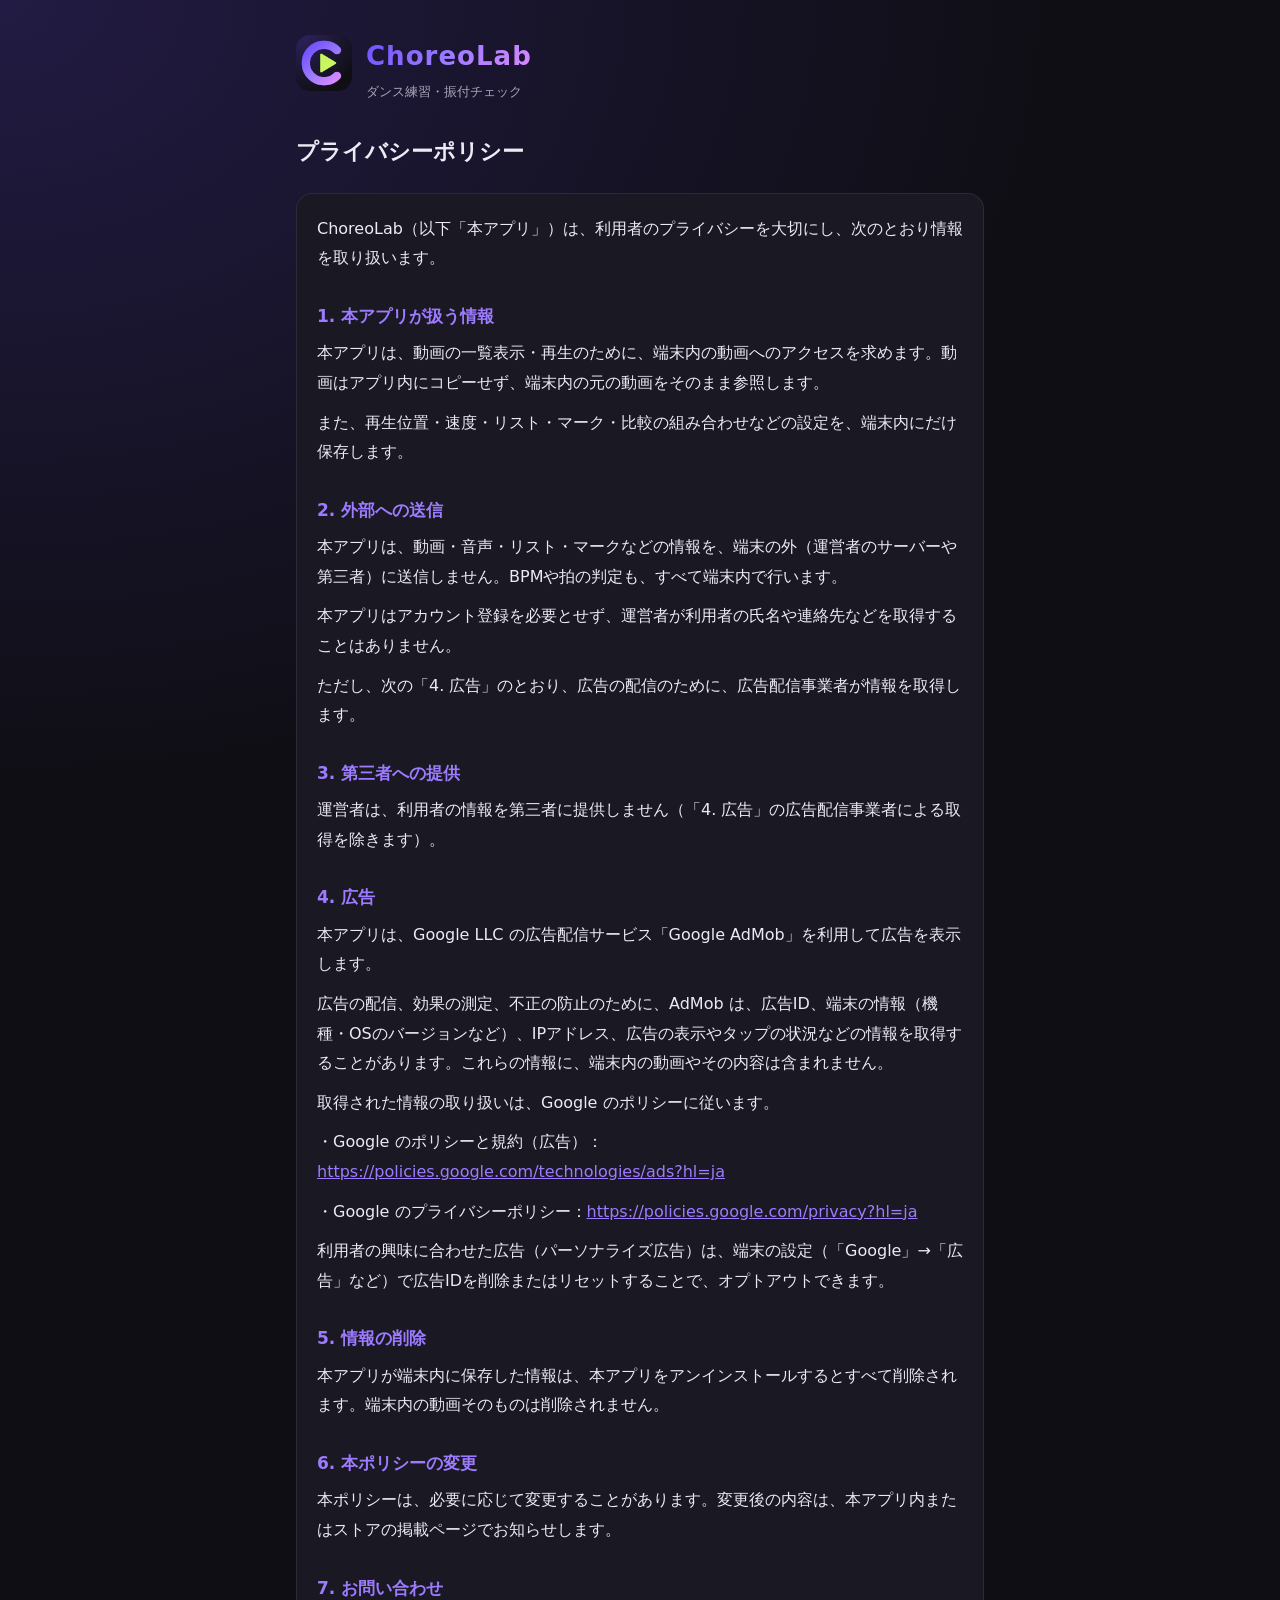
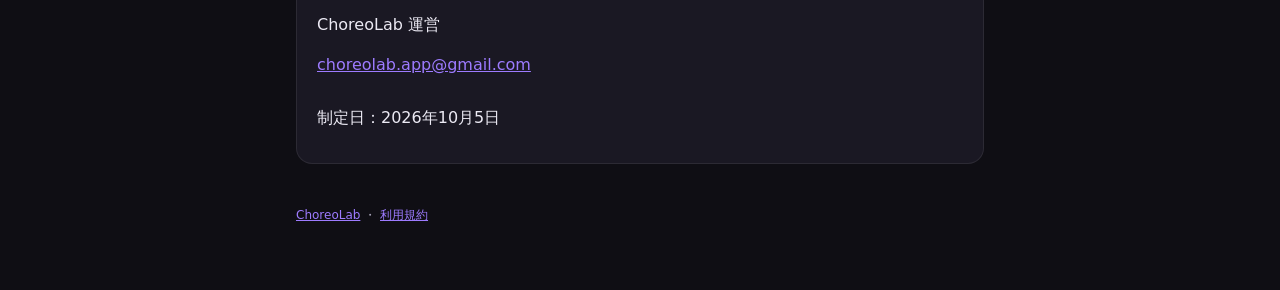
==== privacy.html @ 9d510ec0 "問い合わせ先メールと、プライバシーポリシー・利用規約の公開ページ - 問い合わせ先を choreolab.app@gmail.com に - site/：公開ページ（紹介・プライバシーポリシー・利用規" ====
<!doctype html>
<html lang="ja">
<head>
<meta charset="utf-8">
<meta name="viewport" content="width=device-width, initial-scale=1">
<title>プライバシーポリシー | ChoreoLab</title>
<link rel="icon" href="icon.png">
<link rel="stylesheet" href="style.css">
</head>
<body>
<main>
<header>
  <a href="./"><img src="icon.png" alt=""></a>
  <div>
    <p class="brand">ChoreoLab</p>
    <p class="sub">ダンス練習・振付チェック</p>
  </div>
</header>
<!-- 本文は lib/ui/legal_texts.dart の privacyPolicy と同じ（test/legal_site_test.dart で確認） -->
<h1>プライバシーポリシー</h1>
<div class="card">
<p>ChoreoLab（以下「本アプリ」）は、利用者のプライバシーを大切にし、次のとおり情報を取り扱います。</p>

<h2>1. 本アプリが扱う情報</h2>
<p>本アプリは、動画の一覧表示・再生のために、端末内の動画へのアクセスを求めます。動画はアプリ内にコピーせず、端末内の元の動画をそのまま参照します。</p>
<p>また、再生位置・速度・リスト・マーク・比較の組み合わせなどの設定を、端末内にだけ保存します。</p>

<h2>2. 外部への送信</h2>
<p>本アプリは、動画・音声・リスト・マークなどの情報を、端末の外（運営者のサーバーや第三者）に送信しません。BPMや拍の判定も、すべて端末内で行います。</p>
<p>本アプリはアカウント登録を必要とせず、運営者が利用者の氏名や連絡先などを取得することはありません。</p>
<p>ただし、次の「4. 広告」のとおり、広告の配信のために、広告配信事業者が情報を取得します。</p>

<h2>3. 第三者への提供</h2>
<p>運営者は、利用者の情報を第三者に提供しません（「4. 広告」の広告配信事業者による取得を除きます）。</p>

<h2>4. 広告</h2>
<p>本アプリは、Google LLC の広告配信サービス「Google AdMob」を利用して広告を表示します。</p>
<p>広告の配信、効果の測定、不正の防止のために、AdMob は、広告ID、端末の情報（機種・OSのバージョンなど）、IPアドレス、広告の表示やタップの状況などの情報を取得することがあります。これらの情報に、端末内の動画やその内容は含まれません。</p>
<p>取得された情報の取り扱いは、Google のポリシーに従います。</p>
<p>・Google のポリシーと規約（広告）：<a href="https://policies.google.com/technologies/ads?hl=ja">https://policies.google.com/technologies/ads?hl=ja</a></p>
<p>・Google のプライバシーポリシー：<a href="https://policies.google.com/privacy?hl=ja">https://policies.google.com/privacy?hl=ja</a></p>
<p>利用者の興味に合わせた広告（パーソナライズ広告）は、端末の設定（「Google」→「広告」など）で広告IDを削除またはリセットすることで、オプトアウトできます。</p>

<h2>5. 情報の削除</h2>
<p>本アプリが端末内に保存した情報は、本アプリをアンインストールするとすべて削除されます。端末内の動画そのものは削除されません。</p>

<h2>6. 本ポリシーの変更</h2>
<p>本ポリシーは、必要に応じて変更することがあります。変更後の内容は、本アプリ内またはストアの掲載ページでお知らせします。</p>

<h2>7. お問い合わせ</h2>
<p>ChoreoLab 運営</p>
<p><a href="mailto:choreolab.app@gmail.com">choreolab.app@gmail.com</a></p>

<p style="margin-top: 24px">制定日：2026年10月5日</p>
</div>
<footer><a href="./">ChoreoLab</a> ・ <a href="terms.html">利用規約</a></footer>
</main>
</body>
</html>
---- style.css ----
/* ChoreoLab の公開ページ（プライバシーポリシー・利用規約）。アプリと同じ「ネオンのステージ」の色 */
:root {
  --bg: #0F0E14;
  --surface: #1A1823;
  --text: #ECEAF4;
  --muted: #A8A4B8;
  --primary: #9D7BFF;
  --deep: #6C4DFF;
  --accent: #E08BFF;
}
* { box-sizing: border-box; }
html { -webkit-text-size-adjust: 100%; }
body {
  margin: 0;
  background: var(--bg) radial-gradient(120% 60% at 0% 0%, rgba(108, 77, 255, 0.2), rgba(15, 14, 20, 0) 70%) no-repeat;
  color: var(--text);
  font-family: system-ui, -apple-system, "Hiragino Sans", "Noto Sans JP", "Yu Gothic UI", sans-serif;
  line-height: 1.85;
}
main { max-width: 720px; margin: 0 auto; padding: 32px 16px 64px; }
header { display: flex; align-items: center; gap: 14px; margin-bottom: 28px; }
header img { width: 56px; height: 56px; border-radius: 14px; }
header a { text-decoration: none; }
.brand {
  font-size: 26px; font-weight: 800; letter-spacing: 0.04em; margin: 0;
  background: linear-gradient(135deg, var(--deep), var(--primary), var(--accent));
  -webkit-background-clip: text; background-clip: text; color: transparent;
}
.sub { margin: 0; color: var(--muted); font-size: 13px; }
h1 { font-size: 22px; margin: 0 0 20px; }
h2 { font-size: 17px; margin: 28px 0 6px; color: var(--primary); }
p { margin: 0 0 10px; overflow-wrap: anywhere; }
a { color: var(--primary); }
.card { background: var(--surface); border: 1px solid rgba(255, 255, 255, 0.08); border-radius: 16px; padding: 20px; }
.links { list-style: none; padding: 0; margin: 20px 0 0; display: grid; gap: 10px; }
.links a { display: block; padding: 14px 16px; border-radius: 12px; background: var(--surface); border: 1px solid rgba(255, 255, 255, 0.08); text-decoration: none; color: var(--text); }
footer { margin-top: 40px; color: var(--muted); font-size: 12px; }
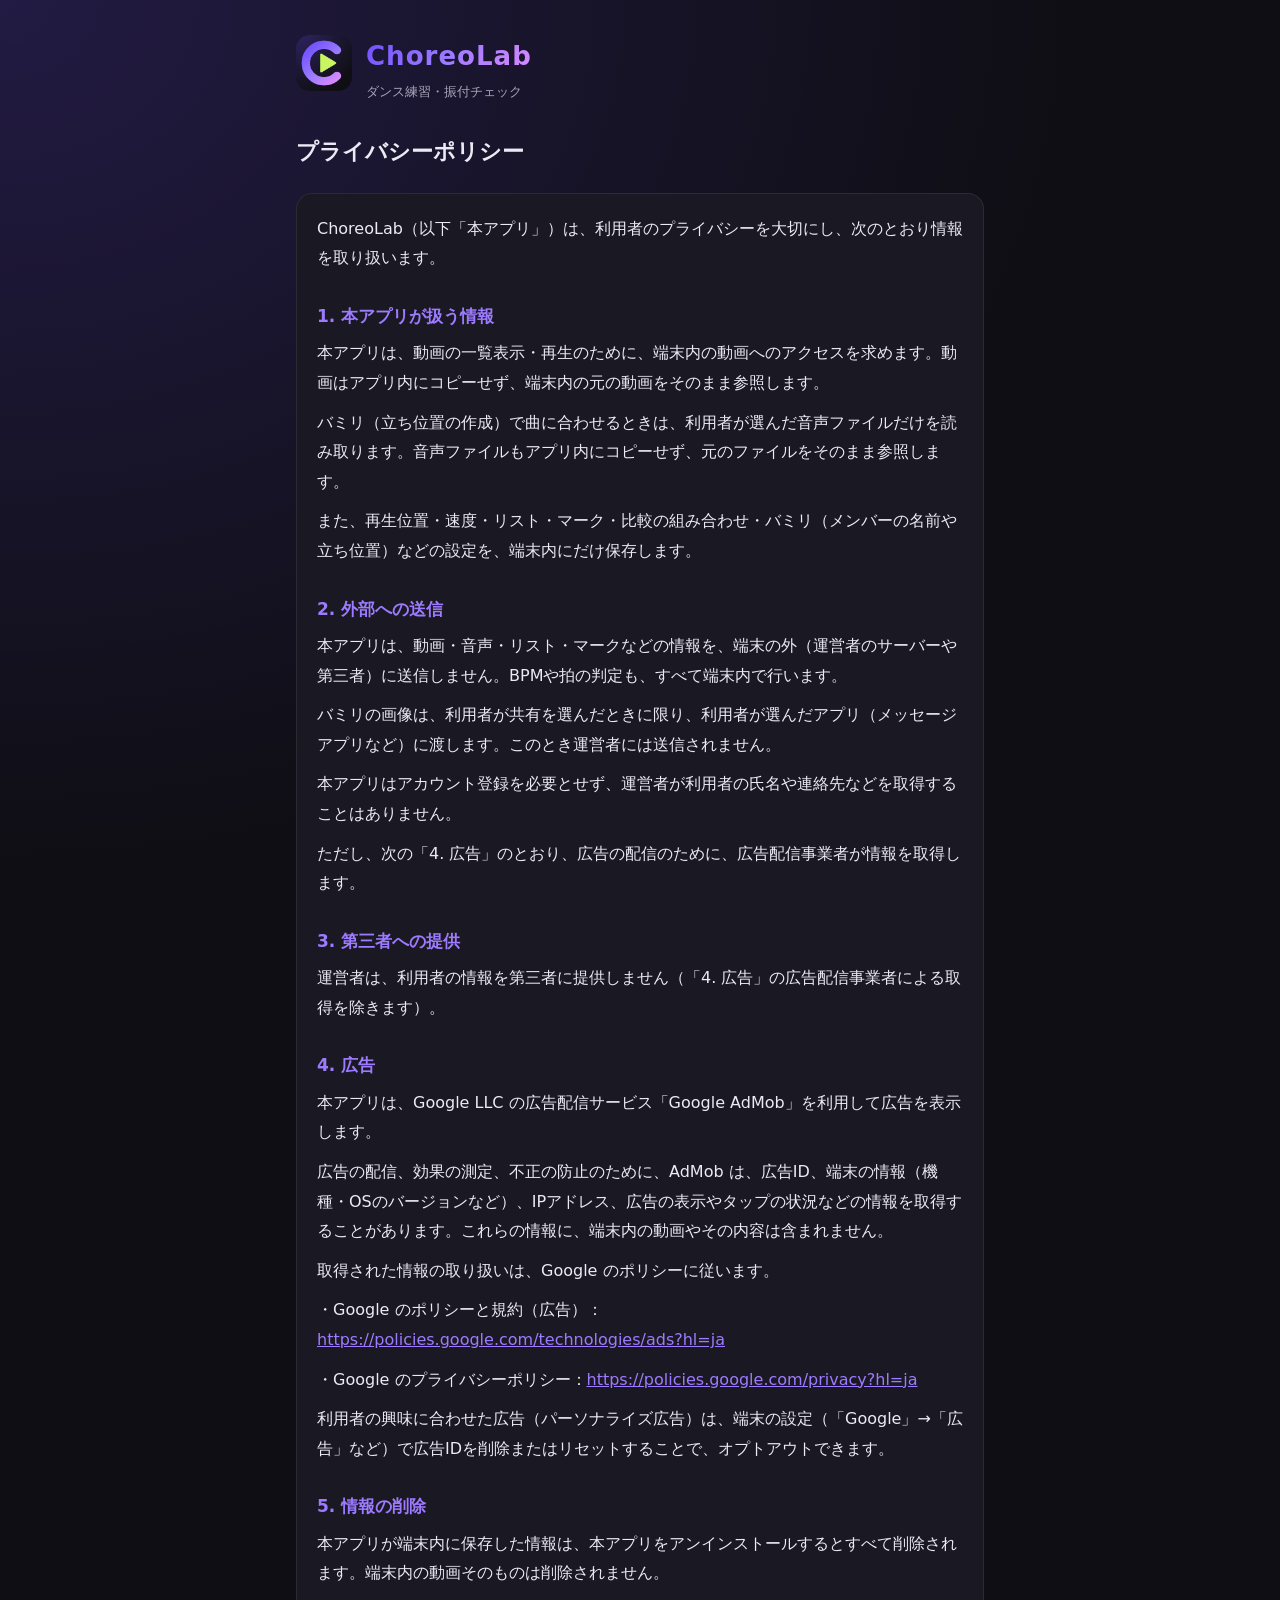
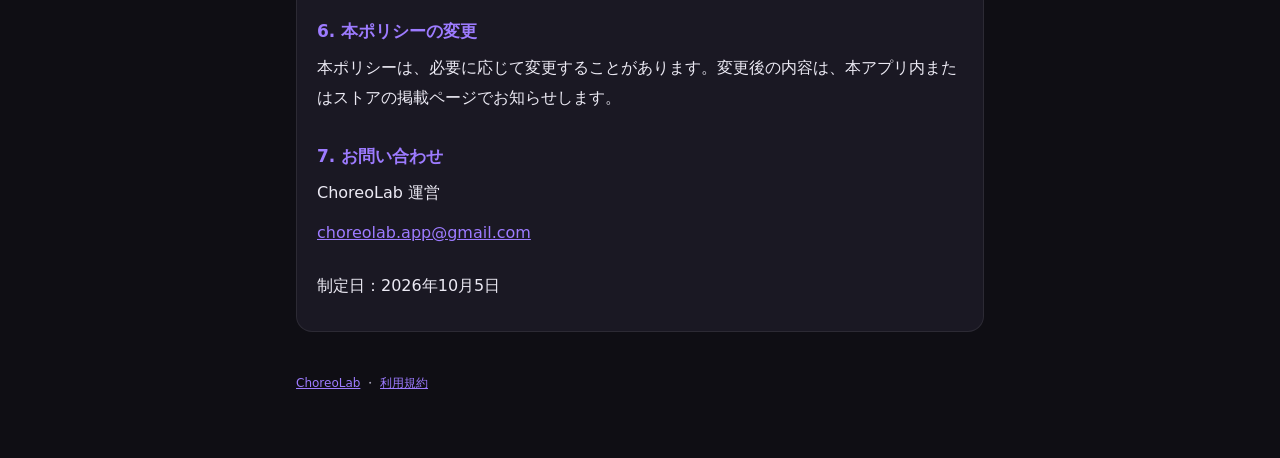
==== commit 1214a932: "バミリを作り直し：フォーメーションを順に作り、曲・動画に合わせる方式に 試作（動画の時刻ごとにコマの動きを記録する方式）を実機で試した結果、操作が難しかったため置き換え。  - バミリは動画なしで作る" ====
--- a/privacy.html
+++ b/privacy.html
@@ -23,10 +23,12 @@
 
 <h2>1. 本アプリが扱う情報</h2>
 <p>本アプリは、動画の一覧表示・再生のために、端末内の動画へのアクセスを求めます。動画はアプリ内にコピーせず、端末内の元の動画をそのまま参照します。</p>
-<p>また、再生位置・速度・リスト・マーク・比較の組み合わせなどの設定を、端末内にだけ保存します。</p>
+<p>バミリ（立ち位置の作成）で曲に合わせるときは、利用者が選んだ音声ファイルだけを読み取ります。音声ファイルもアプリ内にコピーせず、元のファイルをそのまま参照します。</p>
+<p>また、再生位置・速度・リスト・マーク・比較の組み合わせ・バミリ（メンバーの名前や立ち位置）などの設定を、端末内にだけ保存します。</p>
 
 <h2>2. 外部への送信</h2>
 <p>本アプリは、動画・音声・リスト・マークなどの情報を、端末の外（運営者のサーバーや第三者）に送信しません。BPMや拍の判定も、すべて端末内で行います。</p>
+<p>バミリの画像は、利用者が共有を選んだときに限り、利用者が選んだアプリ（メッセージアプリなど）に渡します。このとき運営者には送信されません。</p>
 <p>本アプリはアカウント登録を必要とせず、運営者が利用者の氏名や連絡先などを取得することはありません。</p>
 <p>ただし、次の「4. 広告」のとおり、広告の配信のために、広告配信事業者が情報を取得します。</p>
 
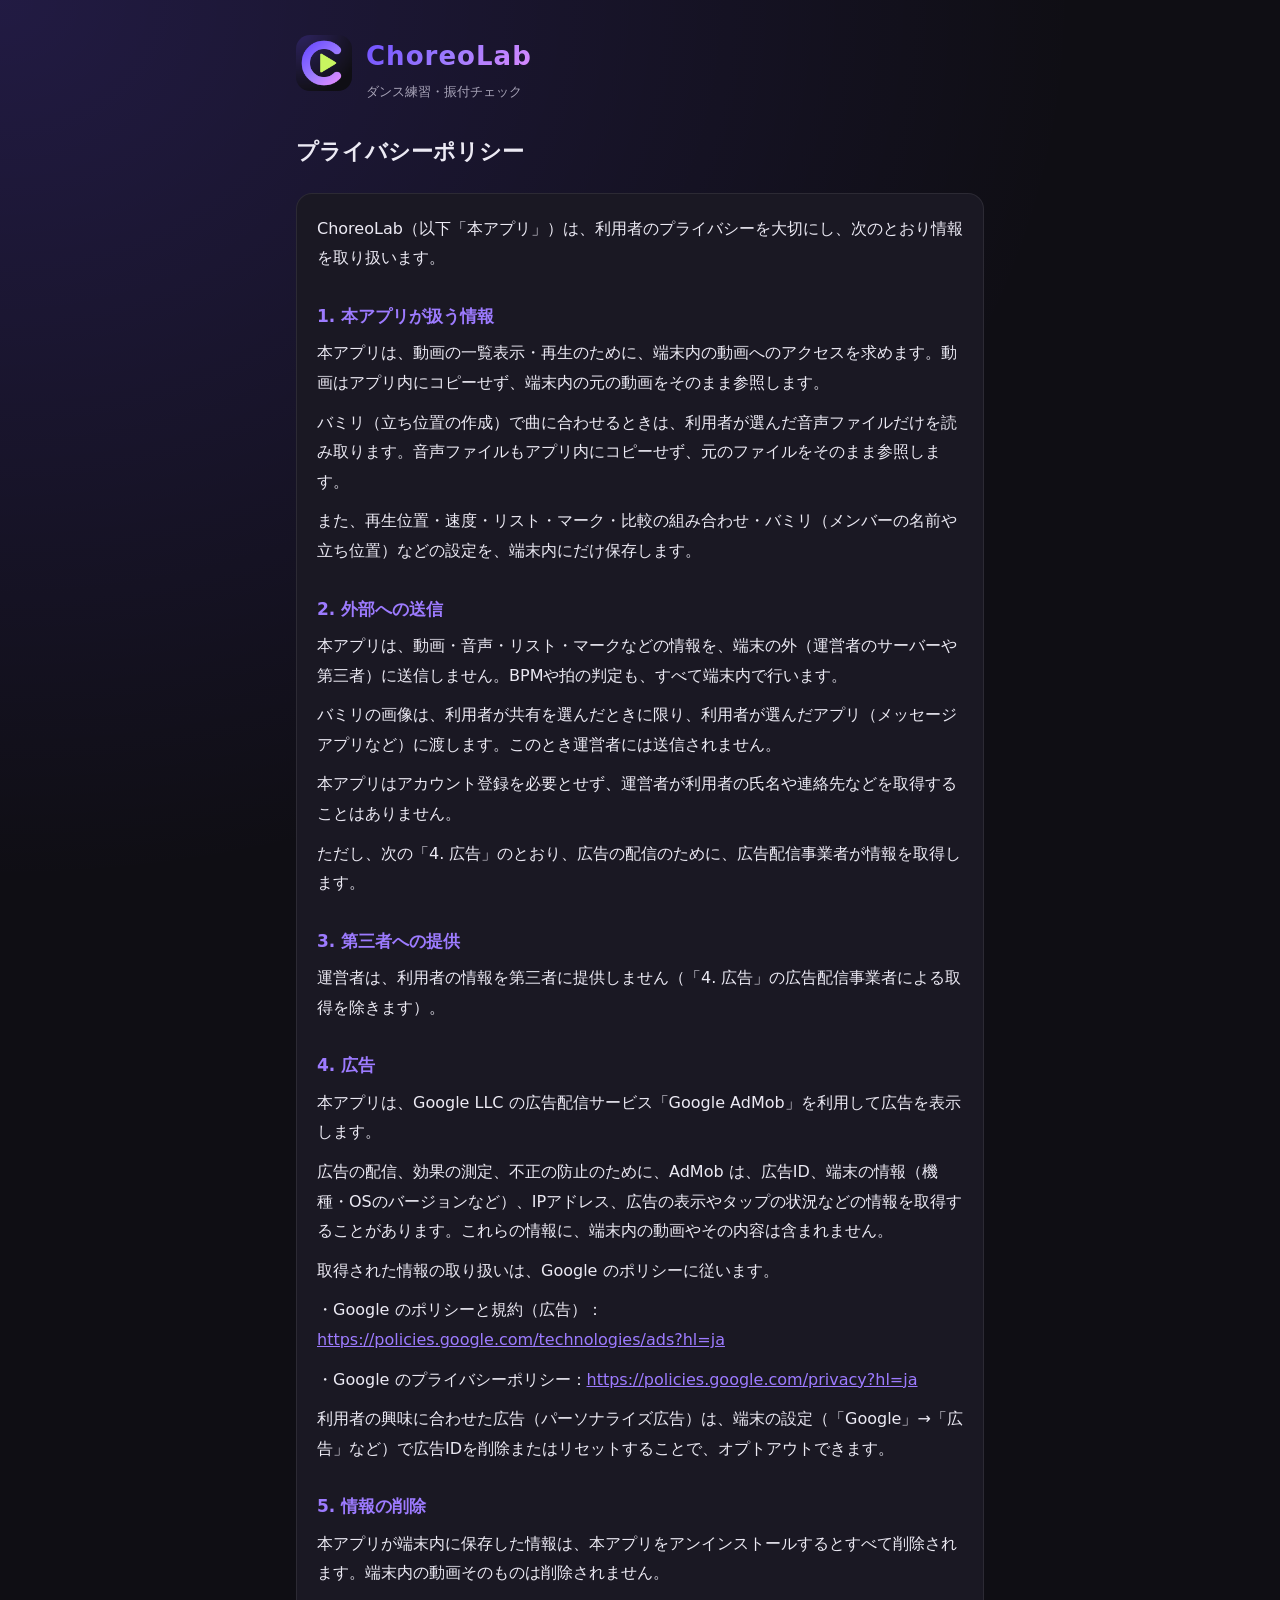
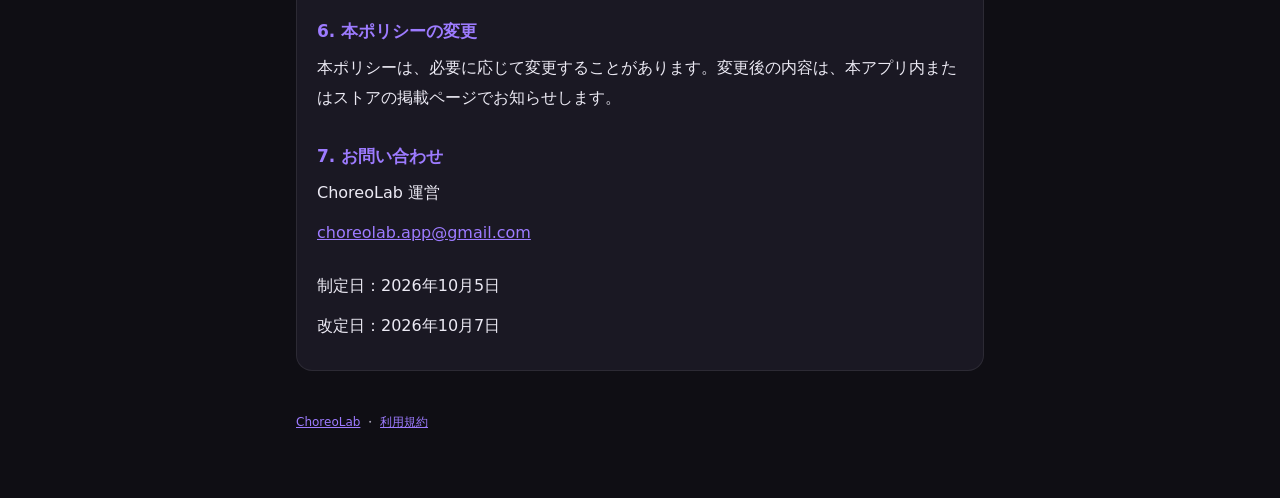
==== commit 6f2bc315: "プライバシーポリシーに改定日を追加し、CLAUDE.md の引き継ぎをマージ後の状態に更新 - 改定日：2026年10月7日（アプリ内の文面と site/privacy.html） - バミリは ma" ====
--- a/privacy.html
+++ b/privacy.html
@@ -54,6 +54,7 @@
 <p><a href="mailto:choreolab.app@gmail.com">choreolab.app@gmail.com</a></p>
 
 <p style="margin-top: 24px">制定日：2026年10月5日</p>
+<p>改定日：2026年10月7日</p>
 </div>
 <footer><a href="./">ChoreoLab</a> ・ <a href="terms.html">利用規約</a></footer>
 </main>
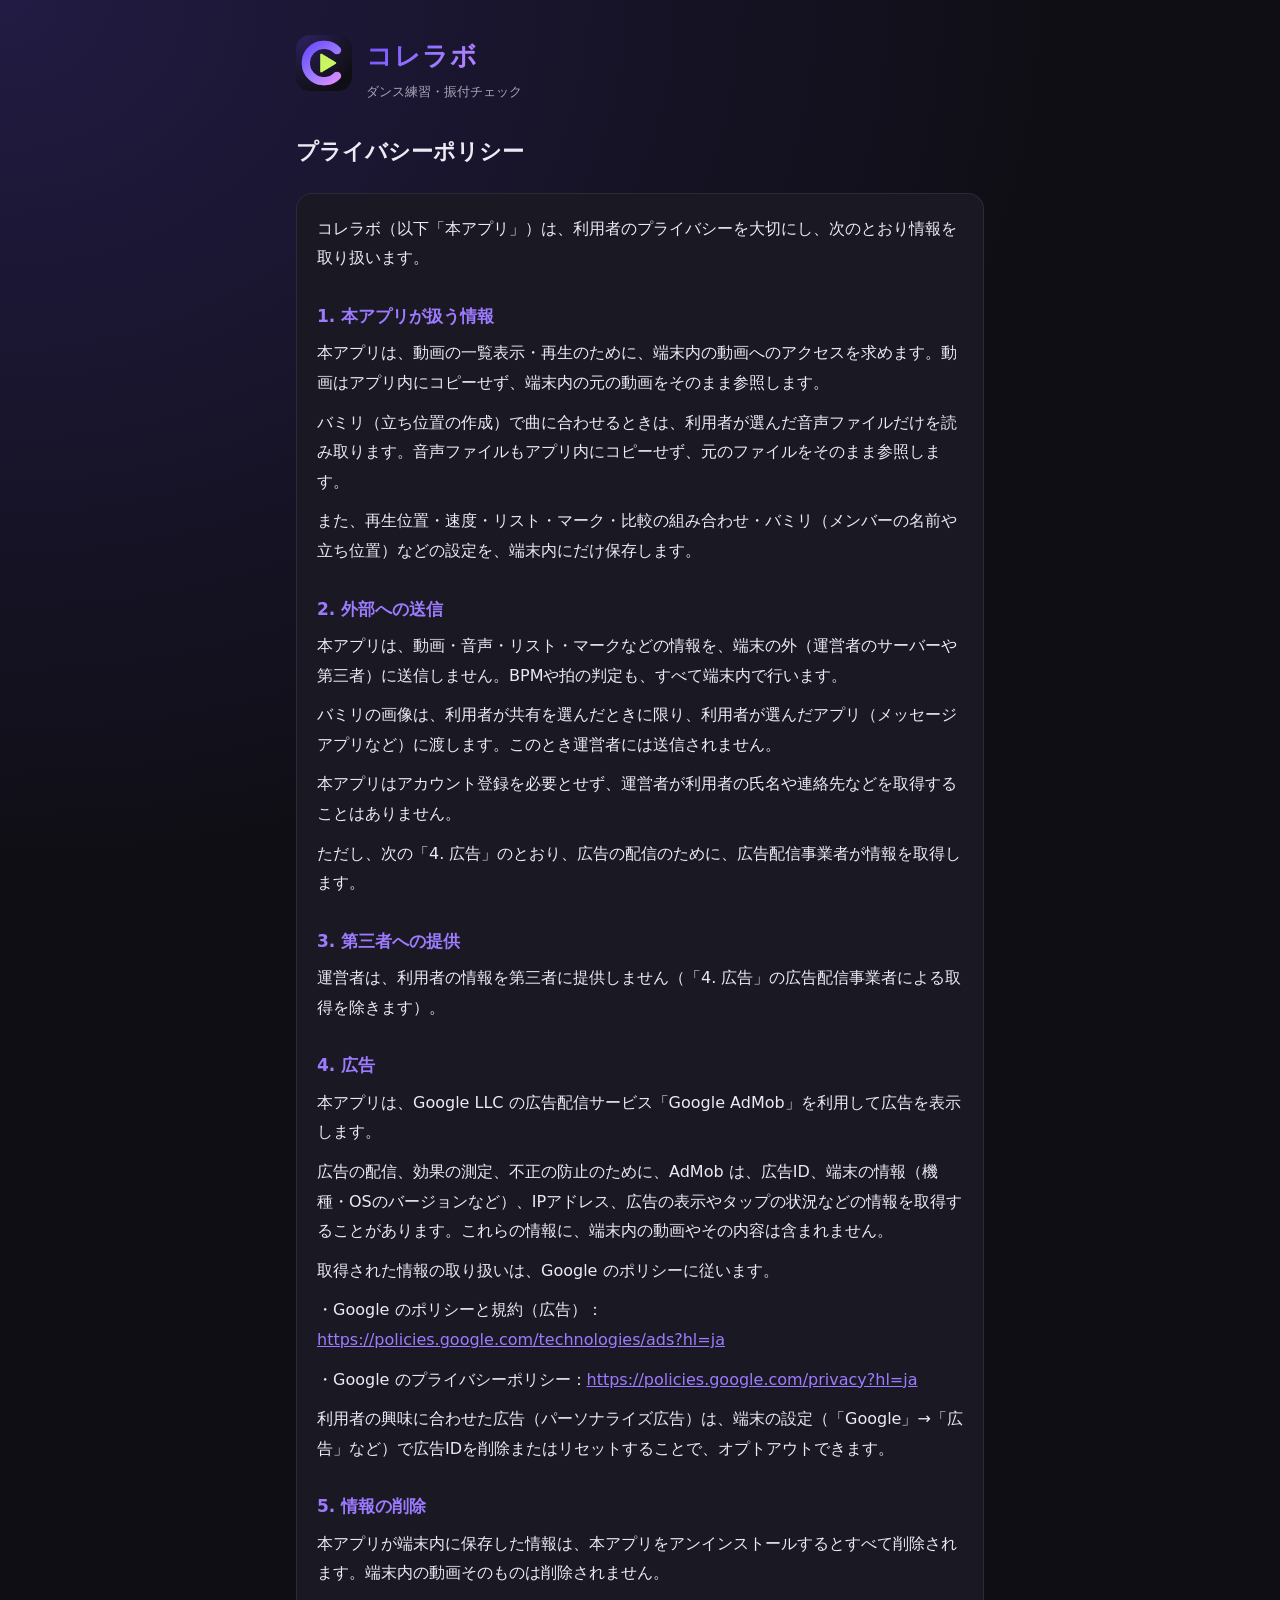
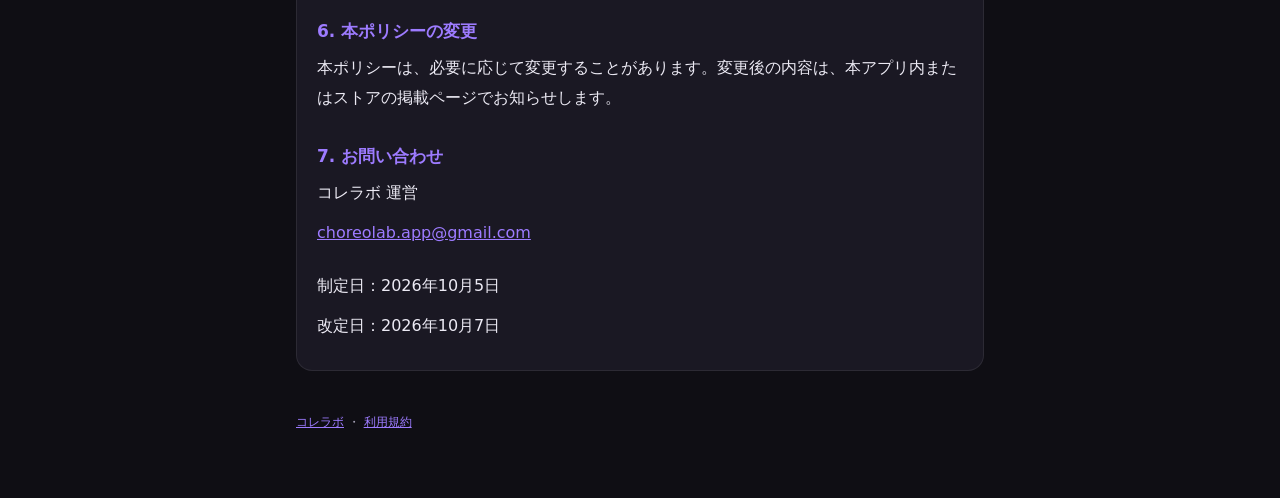
==== commit faef5a31: "名前を「コレラボ -ChoreoLab-」に変更、＋ボタンをアプリ内の一覧から選ぶ形に、動画タブに複数選択を追加 - 正式名称「コレラボ -ChoreoLab- ダンス練習・振付チェック」、ホーム画面" ====
--- a/privacy.html
+++ b/privacy.html
@@ -3,7 +3,7 @@
 <head>
 <meta charset="utf-8">
 <meta name="viewport" content="width=device-width, initial-scale=1">
-<title>プライバシーポリシー | ChoreoLab</title>
+<title>プライバシーポリシー | コレラボ</title>
 <link rel="icon" href="icon.png">
 <link rel="stylesheet" href="style.css">
 </head>
@@ -12,14 +12,14 @@
 <header>
   <a href="./"><img src="icon.png" alt=""></a>
   <div>
-    <p class="brand">ChoreoLab</p>
+    <p class="brand">コレラボ</p>
     <p class="sub">ダンス練習・振付チェック</p>
   </div>
 </header>
 <!-- 本文は lib/ui/legal_texts.dart の privacyPolicy と同じ（test/legal_site_test.dart で確認） -->
 <h1>プライバシーポリシー</h1>
 <div class="card">
-<p>ChoreoLab（以下「本アプリ」）は、利用者のプライバシーを大切にし、次のとおり情報を取り扱います。</p>
+<p>コレラボ（以下「本アプリ」）は、利用者のプライバシーを大切にし、次のとおり情報を取り扱います。</p>
 
 <h2>1. 本アプリが扱う情報</h2>
 <p>本アプリは、動画の一覧表示・再生のために、端末内の動画へのアクセスを求めます。動画はアプリ内にコピーせず、端末内の元の動画をそのまま参照します。</p>
@@ -50,13 +50,13 @@
 <p>本ポリシーは、必要に応じて変更することがあります。変更後の内容は、本アプリ内またはストアの掲載ページでお知らせします。</p>
 
 <h2>7. お問い合わせ</h2>
-<p>ChoreoLab 運営</p>
+<p>コレラボ 運営</p>
 <p><a href="mailto:choreolab.app@gmail.com">choreolab.app@gmail.com</a></p>
 
 <p style="margin-top: 24px">制定日：2026年10月5日</p>
 <p>改定日：2026年10月7日</p>
 </div>
-<footer><a href="./">ChoreoLab</a> ・ <a href="terms.html">利用規約</a></footer>
+<footer><a href="./">コレラボ</a> ・ <a href="terms.html">利用規約</a></footer>
 </main>
 </body>
 </html>
